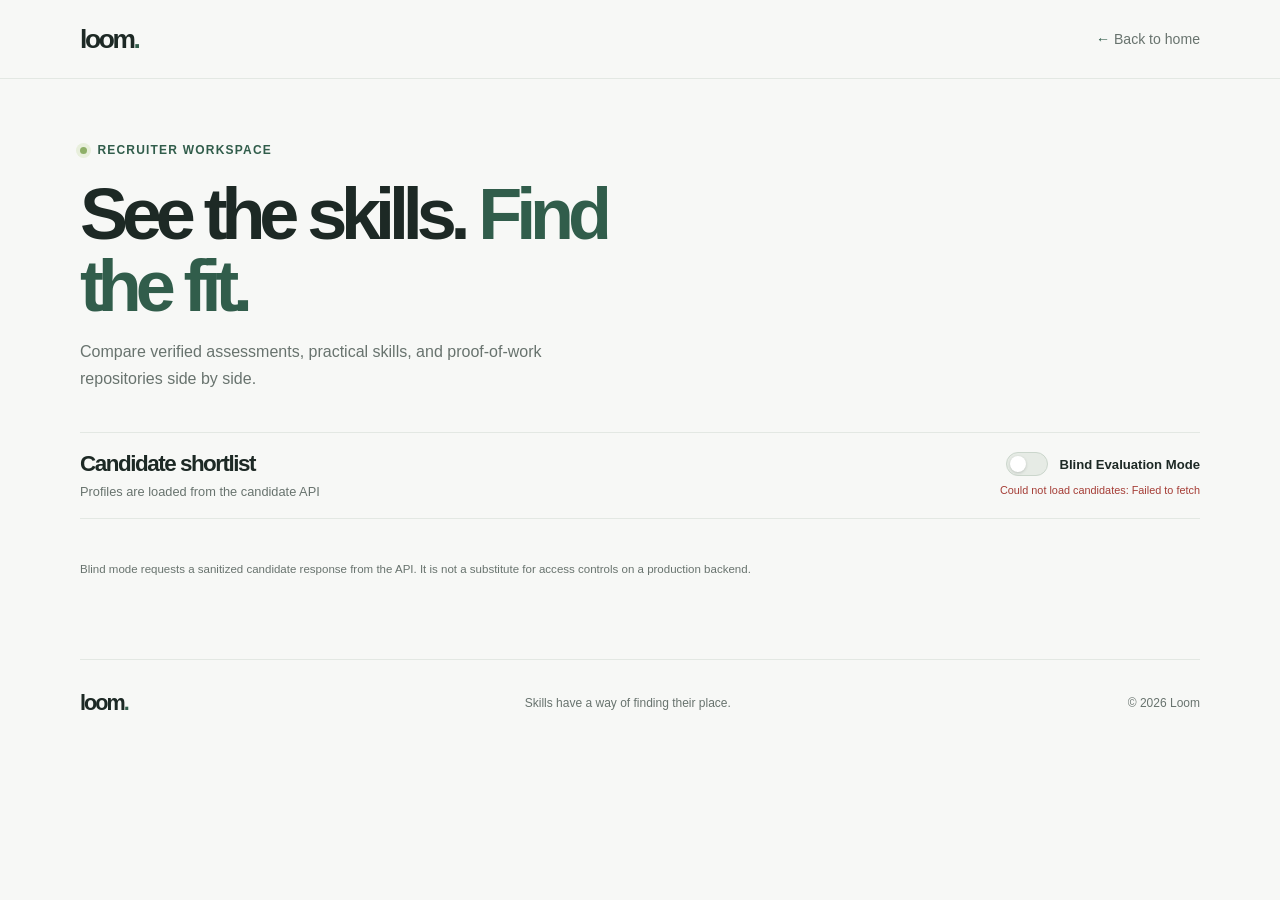
==== recruiter-dash.html @ ce8782f5 "Add Dockerfile and Render Blueprint configuration Co-authored-by: Copilot <223556219+Copilot@users.n" ====
<!DOCTYPE html>
<html lang="en">
<head>
  <meta charset="UTF-8">
  <meta name="viewport" content="width=device-width, initial-scale=1">
  <meta name="theme-color" content="#f7f8f6">
  <meta name="description" content="Review verified technical skills and candidate work with Loom.">
  <title>Recruiter Portal — Loom</title>
  <link rel="stylesheet" href="main.css">
  <script src="api-client.js" defer></script>
  <script src="recruiter.js" defer></script>
</head>
<body>
  <header class="site-header">
    <nav class="nav container" aria-label="Main navigation">
      <a class="wordmark" href="index.html" aria-label="Loom home">loom<span>.</span></a>
      <a class="nav-link" href="index.html"><span aria-hidden="true">←</span> Back to home</a>
    </nav>
  </header>

  <main class="recruiter-page container">
    <section class="recruiter-intro" aria-labelledby="recruiter-title">
      <p class="eyebrow"><span class="status-dot" aria-hidden="true"></span> Recruiter workspace</p>
      <h1 id="recruiter-title">See the skills. <span>Find the fit.</span></h1>
      <p>Compare verified assessments, practical skills, and proof-of-work repositories side by side.</p>
    </section>

    <section class="candidate-toolbar" aria-label="Candidate evaluation controls">
      <div>
        <h2>Candidate shortlist</h2>
        <p>Profiles are loaded from the candidate API</p>
      </div>
      <div class="blind-control">
        <label class="toggle-control" for="blind-evaluation">
          <input id="blind-evaluation" type="checkbox" role="switch" aria-describedby="blind-evaluation-status">
          <span class="toggle-track" aria-hidden="true"><span></span></span>
          <span>Blind Evaluation Mode</span>
        </label>
        <p class="blind-status" id="blind-evaluation-status" role="status" aria-live="polite"></p>
      </div>
    </section>

    <section class="candidate-grid" id="candidate-grid" aria-label="Candidate profiles"></section>

    <p class="demo-disclaimer">
      Blind mode requests a sanitized candidate response from the API. It is not a substitute for access controls
      on a production backend.
    </p>
  </main>

  <footer class="footer container">
    <a class="wordmark" href="index.html" aria-label="Loom home">loom<span>.</span></a>
    <p>Skills have a way of finding their place.</p>
    <span class="copyright">© 2026 Loom</span>
  </footer>
</body>
</html>
---- main.css ----
:root {
  color-scheme: light;
  --color-paper: #f7f8f6;
  --color-white: #ffffff;
  --color-ink: #1d2925;
  --color-muted: #68736e;
  --color-line: #e3e8e3;
  --color-green: #315d4b;
  --color-green-dark: #244837;
  --color-lime: #d7ed9f;
  --font-sans: "Avenir Next", Avenir, "Segoe UI", sans-serif;
  --content-width: 1120px;
}

* {
  box-sizing: border-box;
}

[hidden] {
  display: none !important;
}

html {
  scroll-behavior: smooth;
  scroll-padding-top: 5rem;
}

body {
  margin: 0;
  background: var(--color-paper);
  color: var(--color-ink);
  font-family: var(--font-sans);
  -webkit-font-smoothing: antialiased;
}

a {
  color: inherit;
  text-decoration: none;
}

.container {
  width: min(var(--content-width), calc(100% - 3rem));
  margin-inline: auto;
}

.site-header {
  border-bottom: 1px solid var(--color-line);
  animation: rise-in 650ms ease both;
}

.nav {
  min-height: 78px;
  display: flex;
  align-items: center;
  justify-content: space-between;
}

.wordmark {
  font-size: 1.65rem;
  font-weight: 750;
  letter-spacing: -0.09em;
}

.wordmark span {
  color: var(--color-green);
}

.nav-link {
  color: var(--color-muted);
  font-size: 0.88rem;
  transition: color 180ms ease;
}

.nav-link span {
  margin-left: 0.3rem;
  color: var(--color-green);
}

.nav-link:hover,
.nav-link:focus-visible {
  color: var(--color-ink);
}

.nav-actions {
  display: flex;
  align-items: center;
  gap: 1.4rem;
}

.hero {
  min-height: 620px;
  display: grid;
  grid-template-columns: minmax(0, 1fr) minmax(350px, 0.9fr);
  align-items: center;
  gap: clamp(2.5rem, 7vw, 6rem);
  padding-block: 5rem 6rem;
}

.hero-copy {
  max-width: 570px;
  animation: rise-in 750ms 100ms ease both;
}

.eyebrow {
  display: flex;
  align-items: center;
  gap: 0.65rem;
  margin: 0 0 1.4rem;
  color: var(--color-green);
  font-size: 0.75rem;
  font-weight: 700;
  letter-spacing: 0.1em;
  text-transform: uppercase;
}

.status-dot {
  width: 7px;
  height: 7px;
  border-radius: 50%;
  background: #8eaf68;
  box-shadow: 0 0 0 4px #e8efdc;
}

h1,
h2,
h3,
p {
  margin-top: 0;
}

h1 {
  max-width: 620px;
  margin-bottom: 1.4rem;
  font-size: clamp(3.4rem, 6.4vw, 5.9rem);
  font-weight: 550;
  letter-spacing: -0.085em;
  line-height: 0.99;
}

h1 span,
h2 span {
  color: var(--color-green);
}

.hero-description {
  max-width: 470px;
  margin-bottom: 2rem;
  color: var(--color-muted);
  font-size: 1.05rem;
  line-height: 1.8;
}

.actions {
  display: flex;
  flex-wrap: wrap;
  gap: 0.8rem;
}

.button {
  min-height: 52px;
  display: inline-flex;
  align-items: center;
  justify-content: center;
  gap: 1.5rem;
  padding: 0.85rem 1.2rem;
  border: 1px solid transparent;
  border-radius: 7px;
  font-size: 0.9rem;
  font-weight: 650;
  transition: transform 180ms ease, background-color 180ms ease, border-color 180ms ease;
}

.button:hover {
  transform: translateY(-2px);
}

.button:focus-visible,
.nav-link:focus-visible,
.wordmark:focus-visible {
  outline: 3px solid #91b878;
  outline-offset: 4px;
}

.button-primary {
  background: var(--color-green);
  color: var(--color-white);
}

.button-primary:hover {
  background: var(--color-green-dark);
}

.button-secondary {
  border-color: #d3dcd4;
  background: transparent;
  color: var(--color-ink);
}

.button-secondary:hover {
  border-color: var(--color-green);
  background: var(--color-white);
}

.trust-note {
  margin: 1.3rem 0 0;
  color: var(--color-muted);
  font-size: 0.78rem;
}

.trust-note span {
  margin-right: 0.35rem;
  color: var(--color-green);
}

.hero-art {
  position: relative;
  width: min(100%, 450px);
  aspect-ratio: 1;
  justify-self: center;
  display: grid;
  place-items: center;
  animation: appear 900ms 250ms ease both;
}

.hero-art::before {
  position: absolute;
  width: 72%;
  height: 72%;
  border-radius: 50%;
  background: radial-gradient(circle, #eaf0e4 0%, #edf1e9 48%, transparent 70%);
  content: "";
}

.orbit {
  position: absolute;
  border: 1px solid #d6dfd5;
  border-radius: 50%;
}

.orbit-one {
  width: 54%;
  height: 54%;
  border-color: #b7c8b4;
}

.orbit-two {
  width: 76%;
  height: 76%;
}

.orbit-three {
  width: 98%;
  height: 98%;
  border-style: dashed;
  border-color: #d6dfd5;
}

.center-mark {
  z-index: 1;
  width: 112px;
  height: 112px;
  display: grid;
  place-items: center;
  border: 1px solid #dce5d8;
  border-radius: 30px;
  background: var(--color-white);
  box-shadow: 0 18px 55px #345d4b1c;
  color: var(--color-green);
  font-size: 4rem;
  font-weight: 600;
  letter-spacing: -0.12em;
  transform: rotate(-8deg);
}

.orbit-label {
  position: absolute;
  z-index: 2;
  padding: 0.65rem 0.9rem;
  border: 1px solid var(--color-line);
  border-radius: 99px;
  background: var(--color-white);
  color: var(--color-muted);
  font-size: 0.75rem;
  box-shadow: 0 8px 24px #26352b0b;
}

.label-top {
  top: 17%;
  right: 3%;
}

.label-bottom {
  bottom: 17%;
  left: 3%;
}

.spark {
  position: absolute;
  z-index: 2;
  color: #a4bb78;
}

.spark-one {
  top: 18%;
  left: 19%;
  font-size: 1.6rem;
}

.spark-two {
  right: 16%;
  bottom: 20%;
  font-size: 1.1rem;
}

.how {
  padding-block: 5.5rem 6rem;
  border-top: 1px solid var(--color-line);
  animation: rise-in 700ms ease both;
}

.section-heading {
  max-width: 570px;
  margin-bottom: 2.5rem;
}

.section-heading .eyebrow {
  margin-bottom: 0.9rem;
}

h2 {
  margin-bottom: 0;
  font-size: clamp(2rem, 4vw, 3.2rem);
  font-weight: 550;
  letter-spacing: -0.065em;
  line-height: 1.1;
}

.feature-grid {
  display: grid;
  grid-template-columns: repeat(3, minmax(0, 1fr));
  gap: 1rem;
}

.feature-card {
  min-height: 205px;
  padding: 1.5rem;
  border: 1px solid var(--color-line);
  border-radius: 10px;
  background: #fbfcfa;
  transition: transform 200ms ease, box-shadow 200ms ease;
}

.feature-card:hover {
  transform: translateY(-4px);
  box-shadow: 0 16px 35px #26352b0b;
}

.feature-number {
  display: inline-block;
  margin-bottom: 1.6rem;
  color: #88a177;
  font-size: 0.72rem;
  font-weight: 700;
  letter-spacing: 0.08em;
}

.feature-card h3 {
  margin-bottom: 0.55rem;
  font-size: 1.05rem;
  letter-spacing: -0.025em;
}

.feature-card p {
  margin-bottom: 0;
  color: var(--color-muted);
  font-size: 0.87rem;
  line-height: 1.65;
}

.footer {
  min-height: 88px;
  display: flex;
  align-items: center;
  justify-content: space-between;
  gap: 1rem;
  border-top: 1px solid var(--color-line);
}

.footer .wordmark {
  font-size: 1.35rem;
}

.footer p,
.copyright {
  margin: 0;
  color: var(--color-muted);
  font-size: 0.75rem;
}

@keyframes rise-in {
  from {
    opacity: 0;
    transform: translateY(14px);
  }
  to {
    opacity: 1;
    transform: translateY(0);
  }
}

@keyframes appear {
  from {
    opacity: 0;
    transform: scale(0.96);
  }
  to {
    opacity: 1;
    transform: scale(1);
  }
}

@media (max-width: 760px) {
  .container {
    width: min(var(--content-width), calc(100% - 2rem));
  }

  .hero {
    min-height: auto;
    grid-template-columns: 1fr;
    gap: 2rem;
    padding-block: 4.5rem 4rem;
  }

  .hero-copy {
    max-width: 620px;
  }

  .hero-art {
    width: min(78vw, 360px);
  }

  .feature-grid {
    grid-template-columns: 1fr;
  }

  .feature-card {
    min-height: auto;
  }

  .feature-number {
    margin-bottom: 1rem;
  }
}

@media (max-width: 480px) {
  .nav {
    min-height: 68px;
  }

  h1 {
    font-size: clamp(3rem, 15vw, 4rem);
  }

  .actions {
    align-items: stretch;
    flex-direction: column;
  }

  .button {
    width: 100%;
  }

  .how {
    padding-block: 4rem;
  }

  .footer {
    flex-wrap: wrap;
    padding-block: 1.2rem;
  }

  .footer p {
    order: 1;
    width: 100%;
  }
}

@media (prefers-reduced-motion: reduce) {
  *,
  *::before,
  *::after {
    scroll-behavior: auto !important;
    animation-duration: 0.01ms !important;
    animation-iteration-count: 1 !important;
    transition-duration: 0.01ms !important;
  }
}

.dashboard {
  padding-block: 3.5rem 5rem;
  animation: rise-in 650ms ease both;
}

.profile-header {
  display: flex;
  align-items: center;
  gap: 1.3rem;
  padding: 1.5rem 0 2.5rem;
  border-bottom: 1px solid var(--color-line);
}

.profile-avatar {
  width: 76px;
  height: 76px;
  flex: 0 0 auto;
  display: grid;
  place-items: center;
  border: 1px solid #dce5d8;
  border-radius: 23px;
  background: #eaf0e4;
  color: var(--color-green);
  font-size: 1.4rem;
  font-weight: 700;
  letter-spacing: -0.05em;
}

.profile-copy {
  flex: 1;
}

.profile-copy .eyebrow,
.dashboard-section-heading .eyebrow {
  margin-bottom: 0.65rem;
}

.profile-copy h1 {
  margin: 0 0 0.45rem;
  font-size: clamp(2rem, 4vw, 3rem);
  letter-spacing: -0.07em;
}

.profile-copy > p:last-child {
  margin: 0;
  color: var(--color-muted);
  font-size: 0.9rem;
}

.profile-status,
.section-count {
  padding: 0.55rem 0.75rem;
  border: 1px solid var(--color-line);
  border-radius: 99px;
  background: var(--color-white);
  color: var(--color-muted);
  font-size: 0.74rem;
  white-space: nowrap;
}

.profile-status span {
  margin-right: 0.3rem;
  color: var(--color-green);
}

.dashboard-section {
  padding-block: 2rem;
}

.dashboard-section-heading {
  display: flex;
  align-items: center;
  justify-content: space-between;
  gap: 1rem;
}

.dashboard-section-heading h2 {
  font-size: clamp(1.5rem, 3vw, 2rem);
}

.skill-badges {
  display: grid;
  grid-template-columns: repeat(4, minmax(0, 1fr));
  gap: 0.8rem;
  margin: 1.3rem 0 0;
  padding: 0;
  list-style: none;
}

.skill-badges li {
  min-height: 74px;
  display: flex;
  align-items: center;
  gap: 0.55rem;
  padding: 0.9rem;
  border: 1px solid var(--color-line);
  border-radius: 9px;
  background: var(--color-white);
  font-size: 0.85rem;
  font-weight: 650;
}

.badge-check {
  width: 20px;
  height: 20px;
  flex: 0 0 auto;
  display: grid;
  place-items: center;
  border-radius: 50%;
  background: #eaf0e4;
  color: var(--color-green);
  font-size: 0.7rem;
}

.badge-level {
  margin-left: auto;
  color: var(--color-muted);
  font-size: 0.67rem;
  font-weight: 450;
  white-space: nowrap;
}

.dashboard-grid {
  display: grid;
  grid-template-columns: minmax(0, 1.25fr) minmax(280px, 0.75fr);
  gap: 1rem;
  padding-top: 1rem;
}

.dashboard-card {
  padding: clamp(1.2rem, 3vw, 1.7rem);
  border: 1px solid var(--color-line);
  border-radius: 11px;
  background: var(--color-white);
}

.card-icon {
  width: 34px;
  height: 34px;
  flex: 0 0 auto;
  display: grid;
  place-items: center;
  border-radius: 10px;
  background: #eaf0e4;
  color: var(--color-green);
}

.card-description {
  margin: 0.8rem 0 1.4rem;
  color: var(--color-muted);
  font-size: 0.86rem;
  line-height: 1.6;
}

.proof-form label {
  display: block;
  margin-bottom: 0.5rem;
  font-size: 0.78rem;
  font-weight: 650;
}

.input-row {
  display: flex;
  gap: 0.6rem;
}

.input-row input {
  width: 100%;
  min-width: 0;
  padding: 0.8rem 0.9rem;
  border: 1px solid #d7dfd8;
  border-radius: 7px;
  background: #fbfcfa;
  color: var(--color-ink);
  font: inherit;
  font-size: 0.82rem;
}

.input-row input:focus-visible {
  outline: 3px solid #c7d9bb;
  outline-offset: 1px;
}

.input-row .button {
  min-height: 46px;
  flex: 0 0 auto;
  padding: 0.7rem 0.9rem;
  gap: 0.65rem;
  font-size: 0.78rem;
}

.form-message {
  min-height: 1.1em;
  margin: 0.55rem 0 0;
  color: var(--color-green);
  font-size: 0.75rem;
}

.form-message.is-error {
  color: #a53d36;
}

.repository-list {
  display: grid;
  gap: 0.5rem;
  margin: 0.8rem 0 0;
  padding: 0;
  list-style: none;
}

.repository-list:empty {
  display: none;
}

.repository-list li {
  display: flex;
  align-items: center;
  justify-content: space-between;
  gap: 1rem;
  padding: 0.7rem 0.8rem;
  border: 1px solid var(--color-line);
  border-radius: 7px;
  background: #fbfcfa;
  font-size: 0.8rem;
}

.repository-list a {
  overflow: hidden;
  color: var(--color-green);
  text-overflow: ellipsis;
  white-space: nowrap;
}

.repository-remove {
  flex: 0 0 auto;
  padding: 0.25rem 0.4rem;
  border: 0;
  background: transparent;
  color: var(--color-muted);
  cursor: pointer;
  font: inherit;
  font-size: 0.72rem;
}

.repository-remove:hover {
  color: #a53d36;
}

.upload-zone {
  min-height: 180px;
  display: flex;
  flex-direction: column;
  align-items: center;
  justify-content: center;
  gap: 0.5rem;
  padding: 1.2rem;
  border: 1px dashed #b9c9b8;
  border-radius: 9px;
  background: #fbfcfa;
  color: var(--color-muted);
  cursor: pointer;
  font-size: 0.78rem;
  transition: border-color 180ms ease, background-color 180ms ease, transform 180ms ease;
}

.upload-zone:hover,
.upload-zone.is-dragging {
  transform: translateY(-2px);
  border-color: var(--color-green);
  background: #f0f5eb;
}

.upload-zone:focus-visible {
  outline: 3px solid #c7d9bb;
  outline-offset: 3px;
}

.upload-zone strong {
  color: var(--color-ink);
  font-size: 0.9rem;
}

.upload-icon {
  width: 34px;
  height: 34px;
  display: grid;
  place-items: center;
  border-radius: 10px;
  background: #eaf0e4;
  color: var(--color-green);
  font-size: 1.15rem;
}

.upload-browse {
  color: var(--color-green);
  font-weight: 700;
}

.upload-help {
  margin-top: 0.2rem;
  font-size: 0.7rem;
}

.upload-file-name {
  overflow: hidden;
  margin: 0.65rem 0 0;
  color: var(--color-ink);
  font-size: 0.75rem;
  text-overflow: ellipsis;
  white-space: nowrap;
}

@media (max-width: 760px) {
  .dashboard-grid {
    grid-template-columns: 1fr;
  }

  .nav-actions {
    gap: 0.8rem;
  }

  .skill-badges {
    grid-template-columns: repeat(2, minmax(0, 1fr));
  }
}

@media (max-width: 520px) {
  .dashboard {
    padding-block: 2rem 3.5rem;
  }

  .profile-header {
    align-items: flex-start;
    flex-wrap: wrap;
    gap: 1rem;
  }

  .profile-avatar {
    width: 58px;
    height: 58px;
    border-radius: 18px;
  }

  .profile-copy {
    flex-basis: calc(100% - 75px);
  }

  .profile-status {
    margin-left: 74px;
  }

  .skill-badges {
    grid-template-columns: 1fr;
  }

  .nav-actions {
    align-items: flex-end;
    flex-direction: column;
    gap: 0.35rem;
  }

  .input-row {
    align-items: stretch;
    flex-direction: column;
  }
}

.assessment-page {
  max-width: 850px;
  padding-block: 4rem 5rem;
  animation: rise-in 650ms ease both;
}

.assessment-intro {
  max-width: 650px;
  margin-bottom: 2rem;
}

.assessment-intro h1 {
  margin-bottom: 1rem;
  font-size: clamp(2.8rem, 6vw, 4.5rem);
}

.assessment-intro > p:last-child {
  max-width: 520px;
  margin: 0;
  color: var(--color-muted);
  line-height: 1.7;
}

.assessment-card {
  padding: clamp(1.2rem, 4vw, 2rem);
  border: 1px solid var(--color-line);
  border-radius: 12px;
  background: var(--color-white);
}

.assessment-toolbar {
  display: flex;
  align-items: center;
  justify-content: space-between;
  gap: 1rem;
  padding-bottom: 1rem;
  border-bottom: 1px solid var(--color-line);
}

.assessment-toolbar > div {
  display: grid;
  gap: 0.2rem;
}

.toolbar-label,
.question-count {
  color: var(--color-muted);
  font-size: 0.75rem;
}

.timer-display {
  color: var(--color-ink);
  font-variant-numeric: tabular-nums;
  font-size: 1.75rem;
  font-weight: 700;
  letter-spacing: -0.05em;
}

.timer-display.is-urgent {
  color: #a53d36;
}

.assessment-notice {
  margin: 1rem 0;
  color: var(--color-muted);
  font-size: 0.82rem;
  line-height: 1.6;
}

.question-list {
  display: grid;
  gap: 0.9rem;
}

.quiz-question {
  min-width: 0;
  margin: 0;
  padding: 1rem;
  border: 1px solid var(--color-line);
  border-radius: 9px;
}

.quiz-question:disabled {
  opacity: 0.85;
}

.quiz-question legend {
  max-width: 100%;
  padding: 0 0.4rem;
  font-size: 0.9rem;
  font-weight: 650;
  line-height: 1.5;
}

.quiz-option {
  display: flex;
  align-items: flex-start;
  gap: 0.65rem;
  padding: 0.65rem 0.5rem;
  border-radius: 6px;
  color: var(--color-muted);
  cursor: pointer;
  font-size: 0.82rem;
  line-height: 1.5;
}

.quiz-option:hover {
  background: #f5f7f3;
  color: var(--color-ink);
}

.quiz-option input {
  flex: 0 0 auto;
  margin: 0.2rem 0 0;
  accent-color: var(--color-green);
}

.assessment-actions {
  display: flex;
  justify-content: flex-end;
  gap: 0.7rem;
  margin-top: 1.2rem;
}

.assessment-actions .button {
  min-height: 46px;
  gap: 0.75rem;
  font-size: 0.82rem;
}

.assessment-actions .button:disabled {
  cursor: not-allowed;
  opacity: 0.55;
  transform: none;
}

.assessment-result {
  margin-top: 1.4rem;
  padding: 1.25rem;
  border: 1px solid var(--color-line);
  border-radius: 9px;
}

.assessment-result.is-pass {
  border-color: #b7c8b4;
  background: #f2f7ed;
}

.assessment-result.is-fail {
  background: #fbfcfa;
}

.assessment-result h2 {
  margin-bottom: 0.6rem;
  font-size: 1.45rem;
}

.assessment-result p {
  margin: 0.45rem 0 0;
  color: var(--color-muted);
  font-size: 0.85rem;
  line-height: 1.6;
}

.assessment-result .result-score {
  color: var(--color-green);
  font-size: 1.15rem;
  font-weight: 700;
}

.assessment-result .earned-badge {
  color: var(--color-green-dark);
  font-weight: 700;
}

.assessment-result .storage-warning {
  color: #a53d36;
}

.result-link {
  display: inline-flex;
  margin-top: 1rem;
  color: var(--color-green);
  font-size: 0.82rem;
  font-weight: 700;
}

.result-link:hover {
  text-decoration: underline;
}

.assessment-disclaimer {
  margin: 1rem 0 0;
  color: var(--color-muted);
  font-size: 0.72rem;
  line-height: 1.5;
}

@media (max-width: 520px) {
  .assessment-page {
    padding-block: 2.5rem 3.5rem;
  }

  .assessment-toolbar {
    align-items: flex-start;
    flex-direction: column;
  }

  .assessment-actions {
    flex-direction: column;
  }

  .assessment-actions .button {
    width: 100%;
  }
}

.recruiter-page {
  padding-block: 4rem 5rem;
  animation: rise-in 650ms ease both;
}

.recruiter-intro {
  max-width: 650px;
  margin-bottom: 2.5rem;
}

.recruiter-intro h1 {
  margin-bottom: 1rem;
  font-size: clamp(2.8rem, 6vw, 4.5rem);
}

.recruiter-intro > p:last-child {
  max-width: 520px;
  margin: 0;
  color: var(--color-muted);
  line-height: 1.7;
}

.candidate-toolbar {
  display: flex;
  align-items: flex-start;
  justify-content: space-between;
  gap: 2rem;
  margin-bottom: 1.2rem;
  padding: 1.2rem 0;
  border-top: 1px solid var(--color-line);
  border-bottom: 1px solid var(--color-line);
}

.candidate-toolbar h2 {
  margin: 0 0 0.4rem;
  font-size: 1.4rem;
}

.candidate-toolbar p {
  margin: 0;
  color: var(--color-muted);
  font-size: 0.8rem;
}

.blind-control {
  min-width: 270px;
  display: grid;
  justify-items: end;
  gap: 0.45rem;
}

.toggle-control {
  position: relative;
  display: inline-flex;
  align-items: center;
  gap: 0.7rem;
  color: var(--color-ink);
  cursor: pointer;
  font-size: 0.82rem;
  font-weight: 650;
}

.toggle-control input {
  position: absolute;
  z-index: 1;
  top: 50%;
  left: 0;
  width: 42px;
  height: 24px;
  margin: 0;
  transform: translateY(-50%);
  opacity: 0;
  cursor: pointer;
}

.toggle-track {
  width: 42px;
  height: 24px;
  display: inline-flex;
  align-items: center;
  padding: 3px;
  border: 1px solid #cbd6cc;
  border-radius: 99px;
  background: #e6ebe5;
  pointer-events: none;
  transition: background-color 180ms ease, border-color 180ms ease;
}

.toggle-track span {
  width: 16px;
  height: 16px;
  border-radius: 50%;
  background: var(--color-white);
  box-shadow: 0 1px 3px #1d292533;
  transition: transform 180ms ease;
}

.toggle-control input:checked + .toggle-track {
  border-color: var(--color-green);
  background: var(--color-green);
}

.toggle-control input:checked + .toggle-track span {
  transform: translateX(18px);
}

.toggle-control input:focus-visible + .toggle-track {
  outline: 3px solid #c7d9bb;
  outline-offset: 3px;
}

.blind-status {
  min-height: 1em;
  text-align: right;
  font-size: 0.68rem !important;
}

.candidate-grid {
  display: grid;
  grid-template-columns: repeat(2, minmax(0, 1fr));
  align-items: start;
  gap: 1rem;
}

.candidate-card {
  min-width: 0;
  padding: 1.2rem;
  border: 1px solid var(--color-line);
  border-radius: 10px;
  background: var(--color-white);
  box-shadow: 0 8px 26px #26352b06;
  animation: rise-in 350ms ease both;
}

.candidate-header {
  min-width: 0;
  display: flex;
  align-items: center;
  gap: 0.85rem;
  padding-bottom: 1rem;
  border-bottom: 1px solid var(--color-line);
}

.candidate-photo,
.anonymous-avatar {
  width: 56px;
  height: 56px;
  flex: 0 0 auto;
  border: 1px solid var(--color-line);
  border-radius: 17px;
  object-fit: cover;
}

.anonymous-avatar {
  display: grid;
  place-items: center;
  background: #eaf0e4;
  color: var(--color-green);
  font-size: 1.2rem;
  font-weight: 700;
}

.candidate-identity {
  min-width: 0;
}

.candidate-overline {
  display: block;
  margin-bottom: 0.2rem;
  color: var(--color-green);
  font-size: 0.65rem;
  font-weight: 700;
  letter-spacing: 0.08em;
  text-transform: uppercase;
}

.candidate-name {
  overflow: hidden;
  margin: 0;
  font-size: 1.15rem;
  letter-spacing: -0.035em;
  text-overflow: ellipsis;
  white-space: nowrap;
}

.candidate-email,
.candidate-bio {
  margin: 0.3rem 0 0;
  color: var(--color-muted);
  font-size: 0.75rem;
  line-height: 1.5;
}

.candidate-bio {
  padding-top: 0.8rem;
}

.candidate-empty {
  grid-column: 1 / -1;
  margin: 0;
  padding: 1rem;
  color: var(--color-muted);
  font-size: 0.85rem;
}

.blind-status.is-error {
  color: #a53d36;
}

.candidate-gender {
  margin: 0.25rem 0 0;
  color: var(--color-muted);
  font-size: 0.72rem;
}

.candidate-section {
  padding-top: 1rem;
}

.candidate-section-title {
  margin: 0 0 0.6rem;
  color: var(--color-muted);
  font-size: 0.68rem;
  font-weight: 700;
  letter-spacing: 0.08em;
  text-transform: uppercase;
}

.assessment-scores,
.stats-list {
  display: grid;
  gap: 0.45rem;
  margin: 0;
  padding: 0;
  list-style: none;
}

.assessment-score {
  display: grid;
  grid-template-columns: minmax(0, 1fr) auto auto;
  align-items: center;
  gap: 0.7rem;
  color: var(--color-ink);
  font-size: 0.78rem;
}

.score-value {
  color: var(--color-green);
  font-size: 0.95rem;
  font-variant-numeric: tabular-nums;
}

.verified-mark {
  color: var(--color-green);
  font-size: 0.67rem;
  white-space: nowrap;
}

.tech-list {
  display: flex;
  flex-wrap: wrap;
  gap: 0.4rem;
  margin: 0;
  padding: 0;
  list-style: none;
}

.tech-chip {
  padding: 0.35rem 0.55rem;
  border: 1px solid #e0e8dd;
  border-radius: 99px;
  background: #f5f8f2;
  color: #3a5b47;
  font-size: 0.68rem;
}

.stats-list {
  grid-template-columns: repeat(3, minmax(0, 1fr));
  padding: 0.75rem;
  border: 1px solid var(--color-line);
  border-radius: 7px;
  background: #fbfcfa;
}

.stat-item {
  display: grid;
  gap: 0.15rem;
}

.stat-item strong {
  font-size: 0.9rem;
  font-variant-numeric: tabular-nums;
}

.stat-item span {
  color: var(--color-muted);
  font-size: 0.64rem;
}

.code-snippet {
  max-height: 150px;
  overflow: auto;
  margin: 0;
  padding: 0.8rem;
  border-radius: 7px;
  background: #f1f4ef;
  color: #294438;
  font-size: 0.7rem;
  line-height: 1.6;
  white-space: pre-wrap;
  overflow-wrap: anywhere;
}

.demo-disclaimer {
  max-width: 700px;
  margin: 1.4rem 0 0;
  color: var(--color-muted);
  font-size: 0.72rem;
  line-height: 1.6;
}

@media (max-width: 760px) {
  .candidate-grid {
    grid-template-columns: 1fr;
  }

  .candidate-toolbar {
    flex-direction: column;
    gap: 1rem;
  }

  .blind-control {
    min-width: 0;
    justify-items: start;
  }

  .blind-status {
    text-align: left;
  }
}

@media (max-width: 520px) {
  .recruiter-page {
    padding-block: 2.5rem 3.5rem;
  }

  .candidate-card {
    padding: 1rem;
  }

  .assessment-score {
    grid-template-columns: minmax(0, 1fr) auto;
    gap: 0.35rem 0.55rem;
  }

  .assessment-score .verified-mark {
    grid-column: 1 / -1;
  }
}

.ats-card {
  margin-top: 1.2rem;
}

.ats-form {
  display: grid;
  gap: 0.55rem;
}

.ats-form label {
  font-size: 0.8rem;
  font-weight: 650;
}

.ats-form textarea {
  width: 100%;
  min-height: 170px;
  resize: vertical;
  padding: 0.85rem 0.95rem;
  border: 1px solid #d7dfd8;
  border-radius: 7px;
  background: #fbfcfa;
  color: var(--color-ink);
  font: inherit;
  font-size: 0.85rem;
  line-height: 1.6;
}

.ats-form textarea:focus-visible {
  outline: 3px solid #c7d9bb;
  outline-offset: 1px;
}

.ats-form-footer {
  display: flex;
  align-items: center;
  justify-content: space-between;
  gap: 1rem;
}

.ats-form-footer .form-message {
  margin: 0;
}

.ats-form-footer .button {
  min-height: 46px;
  flex: 0 0 auto;
  padding: 0.7rem 0.9rem;
  gap: 0.65rem;
  font-size: 0.78rem;
}

.ats-results {
  margin-top: 2rem;
  padding-top: 1.5rem;
  border-top: 1px solid var(--color-line);
}

.ats-results > .dashboard-section-heading h2 {
  font-size: 1.35rem;
}

.skill-gap-chart {
  margin-top: 1rem;
}

.chart-placeholder {
  margin: 0;
  padding: 1rem;
  border: 1px dashed #d3dcd4;
  border-radius: 8px;
  color: var(--color-muted);
  font-size: 0.82rem;
  line-height: 1.6;
}

.chart-content {
  display: grid;
  grid-template-columns: repeat(2, minmax(0, 1fr));
  gap: 1rem;
}

.ats-summary {
  padding: 1rem;
  border: 1px solid var(--color-line);
  border-radius: 8px;
  background: #fbfcfa;
}

.ats-summary {
  grid-column: 1 / -1;
  display: grid;
  grid-template-columns: auto 1fr;
  align-items: center;
  column-gap: 1rem;
}

.ats-score {
  grid-row: span 2;
  color: var(--color-green);
  font-size: 2.2rem;
  letter-spacing: -0.07em;
}

.ats-summary p {
  margin: 0;
  color: var(--color-muted);
  font-size: 0.8rem;
}

.chart-panels {
  grid-column: 1 / -1;
  display: grid;
  grid-template-columns: minmax(0, 0.8fr) minmax(0, 1.2fr);
  gap: 1rem;
}

.chart-panel {
  min-width: 0;
  margin: 0;
  padding: 1rem;
  border: 1px solid var(--color-line);
  border-radius: 8px;
  background: #fbfcfa;
}

.chart-panel figcaption {
  margin-bottom: 0.8rem;
  color: var(--color-ink);
  font-size: 0.85rem;
  font-weight: 650;
}

.score-chart-container {
  position: relative;
  width: min(100%, 300px);
  height: 280px;
  margin: 0 auto;
}

.skills-chart-container {
  position: relative;
  min-height: 260px;
}

.feedback-heading {
  margin: 0;
  font-size: 0.85rem;
}

.feedback-heading {
  grid-column: 1 / -1;
  margin-top: 0.4rem;
}

.ats-feedback {
  grid-column: 1 / -1;
  margin: -0.6rem 0 0;
  padding-left: 0;
  color: var(--color-muted);
  font-size: 0.8rem;
  line-height: 1.5;
}

.ats-disclaimer {
  grid-column: 1 / -1;
  margin: -0.6rem 0 0;
  color: var(--color-muted);
  font-size: 0.72rem;
  line-height: 1.5;
}

.feedback-json {
  margin-top: 1rem;
  border-top: 1px solid var(--color-line);
  color: var(--color-muted);
  font-size: 0.8rem;
}

.feedback-json summary {
  padding-top: 0.9rem;
  cursor: pointer;
  font-weight: 650;
}

.feedback-json pre {
  max-height: 320px;
  overflow: auto;
  margin: 0.8rem 0 0;
  padding: 1rem;
  border-radius: 8px;
  background: #f1f4ef;
  color: var(--color-ink);
  font-size: 0.72rem;
  line-height: 1.6;
  white-space: pre-wrap;
  overflow-wrap: anywhere;
}

@media (max-width: 600px) {
  .chart-content {
    grid-template-columns: 1fr;
  }

  .chart-panels {
    grid-template-columns: 1fr;
  }

  .ats-summary {
    grid-column: auto;
  }

  .feedback-heading,
  .ats-feedback,
  .ats-disclaimer {
    grid-column: auto;
  }

  .ats-form-footer {
    align-items: stretch;
    flex-direction: column;
  }

  .ats-form-footer .button {
    width: 100%;
  }
}
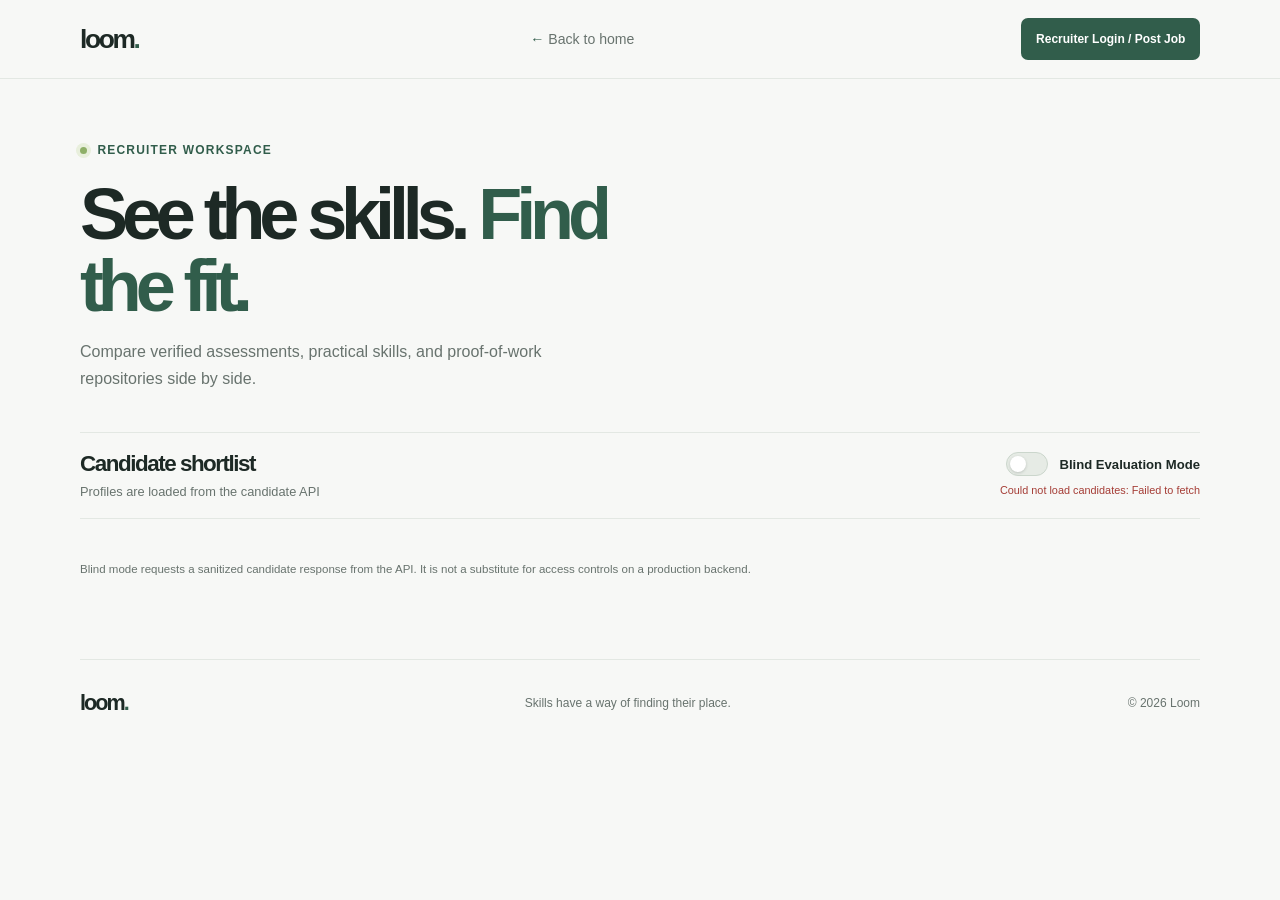
==== commit 2313ce61: "Add recruiter outreach and invite dashboards Co-authored-by: Copilot <223556219+Copilot@users.norepl" ====
--- a/recruiter-dash.html
+++ b/recruiter-dash.html
@@ -15,6 +15,11 @@
     <nav class="nav container" aria-label="Main navigation">
       <a class="wordmark" href="index.html" aria-label="Loom home">loom<span>.</span></a>
       <a class="nav-link" href="index.html"><span aria-hidden="true">←</span> Back to home</a>
+      <div class="recruiter-auth-area" id="recruiter-auth-area" aria-live="polite">
+        <button class="button button-primary" id="recruiter-auth-open" type="button">
+          Recruiter Login / Post Job
+        </button>
+      </div>
     </nav>
   </header>
 
@@ -48,6 +53,80 @@
     </p>
   </main>
 
+  <dialog class="auth-dialog recruiter-dialog" id="recruiter-auth-dialog" aria-labelledby="recruiter-auth-title">
+    <div class="auth-card">
+      <button class="auth-close" id="recruiter-auth-close" type="button" aria-label="Close recruiter sign in dialog">×</button>
+      <p class="eyebrow"><span class="status-dot" aria-hidden="true"></span> Recruiter workspace</p>
+      <h2 id="recruiter-auth-title">Welcome to Loom</h2>
+      <p class="auth-description">Set up your recruiter profile and connect with promising candidates.</p>
+      <div class="auth-tabs" role="tablist" aria-label="Recruiter account options">
+        <button class="auth-tab is-active" id="recruiter-signup-tab" type="button" role="tab" aria-selected="true" aria-controls="recruiter-signup-panel">Sign Up</button>
+        <button class="auth-tab" id="recruiter-signin-tab" type="button" role="tab" aria-selected="false" aria-controls="recruiter-signin-panel" tabindex="-1">Sign In</button>
+      </div>
+      <form class="auth-form" id="recruiter-signup-panel" role="tabpanel" aria-labelledby="recruiter-signup-tab">
+        <div class="auth-fields">
+          <label class="auth-field" for="recruiter-signup-name">Full Name
+            <input id="recruiter-signup-name" name="name" type="text" autocomplete="name" maxlength="120" placeholder="Jane Doe" required>
+          </label>
+          <label class="auth-field" for="recruiter-signup-email">Work Email
+            <input id="recruiter-signup-email" name="work_email" type="email" autocomplete="email" maxlength="254" placeholder="jane@company.com" required>
+          </label>
+          <label class="auth-field" for="recruiter-signup-password">Password
+            <input id="recruiter-signup-password" name="password" type="password" autocomplete="new-password" minlength="8" maxlength="128" placeholder="At least 8 characters" required>
+          </label>
+          <label class="auth-field" for="recruiter-signup-company">Company Name
+            <input id="recruiter-signup-company" name="company_name" type="text" autocomplete="organization" maxlength="160" placeholder="TechCorp" required>
+          </label>
+          <label class="auth-field" for="recruiter-signup-designation">Designation
+            <input id="recruiter-signup-designation" name="designation" type="text" autocomplete="organization-title" maxlength="120" placeholder="Talent Partner" required>
+          </label>
+          <label class="auth-field" for="recruiter-signup-website">Company Website URL <span class="field-optional">(optional)</span>
+            <input id="recruiter-signup-website" name="company_website_url" type="url" autocomplete="url" maxlength="2048" placeholder="https://techcorp.com">
+          </label>
+        </div>
+        <p class="auth-message" id="recruiter-signup-message" role="status" aria-live="polite"></p>
+        <button class="button button-primary auth-submit" type="submit">Create recruiter profile <span aria-hidden="true">↗</span></button>
+      </form>
+      <form class="auth-form" id="recruiter-signin-panel" role="tabpanel" aria-labelledby="recruiter-signin-tab" hidden>
+        <div class="auth-fields auth-fields-single">
+          <label class="auth-field" for="recruiter-signin-email">Work Email
+            <input id="recruiter-signin-email" name="work_email" type="email" autocomplete="email" maxlength="254" placeholder="jane@company.com" required>
+          </label>
+          <label class="auth-field" for="recruiter-signin-password">Password
+            <input id="recruiter-signin-password" name="password" type="password" autocomplete="current-password" maxlength="128" required>
+          </label>
+        </div>
+        <p class="auth-message" id="recruiter-signin-message" role="status" aria-live="polite"></p>
+        <button class="button button-primary auth-submit" type="submit">Sign in <span aria-hidden="true">↗</span></button>
+      </form>
+    </div>
+  </dialog>
+
+  <dialog class="auth-dialog invite-dialog" id="invite-dialog" aria-labelledby="invite-dialog-title">
+    <div class="auth-card">
+      <button class="auth-close" id="invite-close" type="button" aria-label="Close interview request dialog">×</button>
+      <p class="eyebrow"><span class="status-dot" aria-hidden="true"></span> Candidate outreach</p>
+      <h2 id="invite-dialog-title">Send Interview Request</h2>
+      <p class="auth-description">Share the role and a personal message with this candidate.</p>
+      <form class="auth-form" id="invite-form">
+        <div class="auth-fields auth-fields-single">
+          <label class="auth-field" for="invite-job-title">Job Title
+            <input id="invite-job-title" name="job_title" type="text" maxlength="200" placeholder="Full-Stack Engineer" required>
+          </label>
+          <label class="auth-field" for="invite-message">Outreach Message / Offer Details
+            <textarea id="invite-message" name="message" rows="6" maxlength="4000" placeholder="Tell the candidate why you are reaching out..." required></textarea>
+          </label>
+        </div>
+        <p class="auth-message" id="invite-message-status" role="status" aria-live="polite"></p>
+        <div class="invite-form-actions">
+          <button class="button button-secondary" id="invite-cancel" type="button">Cancel</button>
+          <button class="button button-primary auth-submit" type="submit">Send interview request <span aria-hidden="true">↗</span></button>
+        </div>
+      </form>
+    </div>
+  </dialog>
+  <p class="recruiter-toast" id="recruiter-toast" role="status" aria-live="polite" hidden></p>
+
   <footer class="footer container">
     <a class="wordmark" href="index.html" aria-label="Loom home">loom<span>.</span></a>
     <p>Skills have a way of finding their place.</p>
--- a/main.css
+++ b/main.css
@@ -1667,3 +1667,536 @@
     width: 100%;
   }
 }
+
+.profile-actions {
+  display: grid;
+  justify-items: end;
+  gap: 0.6rem;
+}
+
+.profile-header.is-authenticated {
+  margin-bottom: 2rem;
+  padding: 1.25rem 1.5rem;
+  border: 1px solid rgba(49, 93, 75, 0.14);
+  border-radius: 18px;
+  background: linear-gradient(120deg, rgba(255, 255, 255, 0.92), rgba(234, 240, 228, 0.68));
+  box-shadow: 0 12px 32px rgba(37, 61, 46, 0.07);
+}
+
+.profile-actions .button {
+  min-height: 42px;
+  padding: 0.65rem 0.9rem;
+  font-size: 0.78rem;
+}
+
+.profile-copy #student-email {
+  margin: 0.3rem 0 0;
+  color: var(--color-green);
+  font-size: 0.88rem;
+  font-weight: 600;
+}
+
+.profile-copy #student-welcome {
+  margin: 0;
+  color: var(--color-muted);
+  font-size: 0.9rem;
+}
+
+.profile-actions .profile-status {
+  margin: 0;
+}
+
+.auth-dialog {
+  width: min(620px, calc(100% - 2rem));
+  max-width: none;
+  max-height: min(90vh, 850px);
+  overflow: visible;
+  padding: 0;
+  border: 0;
+  border-radius: 22px;
+  background: transparent;
+  color: var(--color-ink);
+}
+
+.auth-dialog::backdrop {
+  background: rgba(25, 39, 32, 0.42);
+  backdrop-filter: blur(7px);
+}
+
+.auth-card {
+  position: relative;
+  max-height: min(90vh, 850px);
+  overflow: auto;
+  padding: clamp(1.5rem, 5vw, 2.5rem);
+  border: 1px solid rgba(255, 255, 255, 0.75);
+  border-radius: 22px;
+  background: rgba(255, 255, 255, 0.88);
+  box-shadow: 0 28px 90px rgba(24, 43, 33, 0.24);
+  backdrop-filter: blur(24px);
+  animation: rise-in 240ms ease both;
+}
+
+.auth-close {
+  position: absolute;
+  top: 1rem;
+  right: 1rem;
+  width: 38px;
+  height: 38px;
+  border: 1px solid var(--color-line);
+  border-radius: 50%;
+  background: rgba(255, 255, 255, 0.72);
+  color: var(--color-muted);
+  font: inherit;
+  font-size: 1.4rem;
+  line-height: 1;
+  cursor: pointer;
+}
+
+.auth-close:hover,
+.auth-close:focus-visible {
+  border-color: var(--color-green);
+  color: var(--color-green);
+}
+
+.auth-card .eyebrow {
+  margin-bottom: 0.8rem;
+}
+
+.auth-card h2 {
+  margin: 0;
+  font-size: clamp(1.8rem, 5vw, 2.3rem);
+  letter-spacing: -0.07em;
+}
+
+.auth-description {
+  margin: 0.5rem 2rem 1.4rem 0;
+  color: var(--color-muted);
+  font-size: 0.87rem;
+  line-height: 1.6;
+}
+
+.auth-tabs {
+  display: grid;
+  grid-template-columns: repeat(2, 1fr);
+  gap: 0.3rem;
+  margin-bottom: 1.2rem;
+  padding: 0.3rem;
+  border: 1px solid rgba(49, 93, 75, 0.1);
+  border-radius: 11px;
+  background: rgba(234, 240, 228, 0.65);
+}
+
+.auth-tab {
+  min-height: 42px;
+  border: 0;
+  border-radius: 8px;
+  background: transparent;
+  color: var(--color-muted);
+  font: inherit;
+  font-size: 0.84rem;
+  font-weight: 650;
+  cursor: pointer;
+  transition: background-color 180ms ease, color 180ms ease, box-shadow 180ms ease;
+}
+
+.auth-tab.is-active {
+  background: rgba(255, 255, 255, 0.96);
+  color: var(--color-green-dark);
+  box-shadow: 0 2px 10px rgba(38, 63, 48, 0.1);
+}
+
+.auth-tab:focus-visible,
+.auth-submit:focus-visible {
+  outline: 3px solid #91b878;
+  outline-offset: 3px;
+}
+
+.auth-fields {
+  display: grid;
+  grid-template-columns: repeat(2, minmax(0, 1fr));
+  gap: 0.85rem 1rem;
+}
+
+.auth-fields-single {
+  grid-template-columns: 1fr;
+}
+
+.auth-field {
+  display: grid;
+  gap: 0.4rem;
+  color: var(--color-ink);
+  font-size: 0.75rem;
+  font-weight: 650;
+}
+
+.auth-field input {
+  width: 100%;
+  min-width: 0;
+  min-height: 45px;
+  padding: 0.7rem 0.8rem;
+  border: 1px solid #d7dfd8;
+  border-radius: 8px;
+  background: rgba(255, 255, 255, 0.8);
+  color: var(--color-ink);
+  font: inherit;
+  font-size: 0.8rem;
+  font-weight: 450;
+  transition: border-color 160ms ease, box-shadow 160ms ease;
+}
+
+.auth-field input::placeholder {
+  color: #98a29c;
+}
+
+.auth-field input:focus-visible {
+  border-color: #7a9e85;
+  outline: 0;
+  box-shadow: 0 0 0 3px rgba(110, 150, 119, 0.2);
+}
+
+.auth-field input:user-invalid {
+  border-color: #c76b62;
+  box-shadow: 0 0 0 2px rgba(199, 107, 98, 0.12);
+}
+
+.auth-message {
+  min-height: 1.1em;
+  margin: 0.7rem 0 0.35rem;
+  color: var(--color-green);
+  font-size: 0.75rem;
+  line-height: 1.5;
+}
+
+.auth-message.is-error {
+  color: #a53d36;
+}
+
+.auth-submit {
+  width: 100%;
+  min-height: 48px;
+  margin-top: 0.45rem;
+}
+
+@media (max-width: 520px) {
+  .profile-actions {
+    width: 100%;
+    grid-template-columns: 1fr 1fr;
+    justify-items: stretch;
+    margin-left: 74px;
+  }
+
+  .profile-actions .profile-status {
+    grid-column: 1 / -1;
+    justify-self: start;
+  }
+
+  .auth-fields {
+    grid-template-columns: 1fr;
+  }
+
+  .auth-card {
+    padding: 1.4rem 1.2rem;
+  }
+}
+
+.recruiter-auth-area {
+  display: flex;
+  align-items: center;
+  gap: 0.65rem;
+}
+
+.recruiter-auth-badge {
+  max-width: 22rem;
+  overflow: hidden;
+  padding: 0.65rem 0.85rem;
+  border: 1px solid rgba(49, 93, 75, 0.18);
+  border-radius: 99px;
+  background: rgba(255, 255, 255, 0.82);
+  color: var(--color-green-dark);
+  font-size: 0.75rem;
+  font-weight: 700;
+  text-overflow: ellipsis;
+  white-space: nowrap;
+}
+
+.recruiter-auth-area .button {
+  min-height: 42px;
+  padding: 0.65rem 0.85rem;
+  font-size: 0.75rem;
+  white-space: nowrap;
+}
+
+.recruiter-dialog {
+  width: min(720px, calc(100% - 2rem));
+}
+
+.invite-dialog {
+  width: min(580px, calc(100% - 2rem));
+}
+
+.auth-field textarea {
+  width: 100%;
+  min-width: 0;
+  min-height: 145px;
+  padding: 0.7rem 0.8rem;
+  border: 1px solid #d7dfd8;
+  border-radius: 8px;
+  background: rgba(255, 255, 255, 0.8);
+  color: var(--color-ink);
+  font: inherit;
+  font-size: 0.8rem;
+  font-weight: 450;
+  line-height: 1.55;
+  resize: vertical;
+}
+
+.auth-field textarea:focus-visible {
+  border-color: #7a9e85;
+  outline: 0;
+  box-shadow: 0 0 0 3px rgba(110, 150, 119, 0.2);
+}
+
+.auth-field textarea:user-invalid {
+  border-color: #c76b62;
+  box-shadow: 0 0 0 2px rgba(199, 107, 98, 0.12);
+}
+
+.field-optional {
+  color: var(--color-muted);
+  font-size: 0.68rem;
+  font-weight: 450;
+}
+
+.invite-form-actions {
+  display: flex;
+  justify-content: flex-end;
+  gap: 0.65rem;
+}
+
+.invite-form-actions .auth-submit {
+  width: auto;
+  margin-top: 0;
+}
+
+.recruiter-toast {
+  position: fixed;
+  z-index: 20;
+  right: max(1rem, calc((100vw - 1180px) / 2));
+  bottom: 1rem;
+  max-width: min(420px, calc(100vw - 2rem));
+  margin: 0;
+  padding: 0.9rem 1.1rem;
+  border: 1px solid #c9dbc1;
+  border-radius: 11px;
+  background: rgba(255, 255, 255, 0.96);
+  box-shadow: 0 12px 36px rgba(24, 43, 33, 0.16);
+  color: var(--color-green-dark);
+  font-size: 0.82rem;
+  line-height: 1.5;
+}
+
+.recruiter-toast.is-error {
+  border-color: #e4b7b2;
+  color: #a53d36;
+}
+
+.recruiter-toast[hidden] {
+  display: none;
+}
+
+.candidate-card-actions {
+  margin-top: 1rem;
+  padding-top: 0.9rem;
+  border-top: 1px solid var(--color-line);
+}
+
+.invite-button {
+  width: 100%;
+  min-height: 44px;
+  gap: 0.5rem;
+  font-size: 0.78rem;
+}
+
+.invite-button:disabled,
+.invite-form-actions .button:disabled {
+  cursor: wait;
+  opacity: 0.65;
+  transform: none;
+}
+
+.invitation-section {
+  padding: 1.4rem;
+  border: 1px solid var(--color-line);
+  border-radius: 14px;
+  background: linear-gradient(140deg, rgba(255, 255, 255, 0.95), rgba(242, 247, 237, 0.72));
+}
+
+.invitation-section .dashboard-section-heading {
+  margin-bottom: 1rem;
+}
+
+.invitation-section .dashboard-section-heading h2 {
+  font-size: clamp(1.7rem, 3.5vw, 2.45rem);
+}
+
+.incoming-invitations {
+  display: grid;
+  grid-template-columns: repeat(2, minmax(0, 1fr));
+  gap: 0.9rem;
+}
+
+.incoming-invitations[aria-busy="true"] {
+  opacity: 0.65;
+}
+
+.invitation-card {
+  min-width: 0;
+  padding: 1.15rem;
+  border: 1px solid var(--color-line);
+  border-radius: 11px;
+  background: rgba(255, 255, 255, 0.92);
+  box-shadow: 0 8px 26px rgba(38, 53, 43, 0.05);
+}
+
+.invitation-card-heading {
+  margin-bottom: 0.7rem;
+}
+
+.invitation-company {
+  margin: 0 0 0.25rem;
+  color: var(--color-green);
+  font-size: 0.7rem;
+  font-weight: 750;
+  letter-spacing: 0.06em;
+  text-transform: uppercase;
+}
+
+.invitation-job-title {
+  margin: 0;
+  font-size: 1.25rem;
+  letter-spacing: -0.04em;
+}
+
+.invitation-recruiter,
+.invitation-date,
+.invitation-message {
+  margin: 0.4rem 0 0;
+  color: var(--color-muted);
+  font-size: 0.8rem;
+  line-height: 1.55;
+}
+
+.invitation-message {
+  margin-top: 0.8rem;
+  padding: 0.8rem;
+  border-radius: 7px;
+  background: #f5f7f3;
+  color: var(--color-ink);
+  white-space: pre-wrap;
+  overflow-wrap: anywhere;
+}
+
+.invitation-actions {
+  display: flex;
+  flex-wrap: wrap;
+  gap: 0.55rem;
+  margin-top: 0.9rem;
+}
+
+.invitation-actions .button {
+  min-height: 42px;
+  flex: 1 1 auto;
+  padding: 0.65rem 0.8rem;
+  font-size: 0.75rem;
+}
+
+.invitation-accept {
+  background: #2f704e;
+  color: #fff;
+}
+
+.invitation-accept:hover {
+  background: #245c3e;
+}
+
+.invitation-decline {
+  border-color: #e7c2bd;
+  background: #fff7f6;
+  color: #a53d36;
+}
+
+.invitation-decline:hover {
+  border-color: #d8968e;
+  background: #fff0ee;
+}
+
+.invitation-status {
+  margin: 0.9rem 0 0;
+  font-size: 0.78rem;
+  font-weight: 700;
+  line-height: 1.5;
+}
+
+.invitation-status.is-accepted {
+  color: #2f704e;
+}
+
+.invitation-status.is-declined {
+  color: #a53d36;
+}
+
+.invitation-contact {
+  display: inline-block;
+  margin-top: 0.55rem;
+  color: var(--color-green-dark);
+  font-size: 0.78rem;
+  font-weight: 700;
+  overflow-wrap: anywhere;
+}
+
+.invitation-empty {
+  grid-column: 1 / -1;
+  margin: 0;
+  padding: 1rem;
+  border: 1px dashed #cfd9ce;
+  border-radius: 9px;
+  color: var(--color-muted);
+  font-size: 0.82rem;
+}
+
+@media (max-width: 760px) {
+  .incoming-invitations {
+    grid-template-columns: 1fr;
+  }
+}
+
+@media (max-width: 520px) {
+  .recruiter-auth-area {
+    margin-left: auto;
+  }
+
+  .recruiter-auth-area .button {
+    max-width: 155px;
+    min-height: 38px;
+    padding: 0.5rem;
+    white-space: normal;
+    font-size: 0.68rem;
+  }
+
+  .recruiter-auth-badge {
+    max-width: 160px;
+    font-size: 0.65rem;
+  }
+
+  .invite-form-actions {
+    flex-direction: column-reverse;
+  }
+
+  .invite-form-actions .button {
+    width: 100%;
+  }
+
+  .invitation-section {
+    padding: 1rem;
+  }
+}
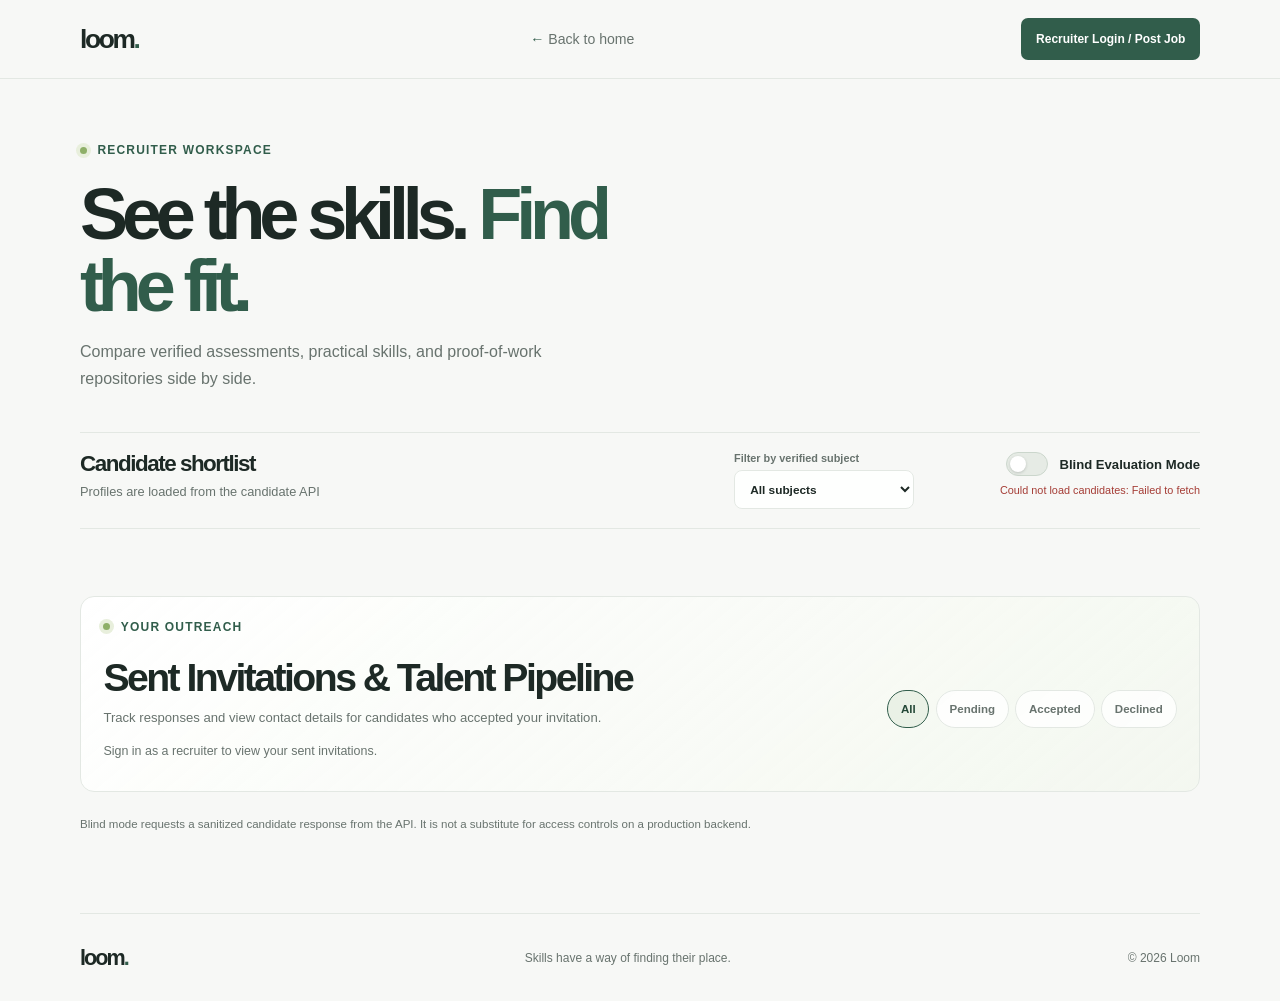
==== commit 3a449796: "Final feature additions: Student/Recruiter auth, AI assistant, outreach pipeline, and multi-subject " ====
--- a/recruiter-dash.html
+++ b/recruiter-dash.html
@@ -35,17 +35,43 @@
         <h2>Candidate shortlist</h2>
         <p>Profiles are loaded from the candidate API</p>
       </div>
-      <div class="blind-control">
-        <label class="toggle-control" for="blind-evaluation">
-          <input id="blind-evaluation" type="checkbox" role="switch" aria-describedby="blind-evaluation-status">
-          <span class="toggle-track" aria-hidden="true"><span></span></span>
-          <span>Blind Evaluation Mode</span>
+      <div class="candidate-filter-controls">
+        <label class="assessment-filter-control" for="assessment-domain-filter">
+          <span>Filter by verified subject</span>
+          <select id="assessment-domain-filter">
+            <option value="all">All subjects</option>
+          </select>
         </label>
-        <p class="blind-status" id="blind-evaluation-status" role="status" aria-live="polite"></p>
+        <div class="blind-control">
+          <label class="toggle-control" for="blind-evaluation">
+            <input id="blind-evaluation" type="checkbox" role="switch" aria-describedby="blind-evaluation-status">
+            <span class="toggle-track" aria-hidden="true"><span></span></span>
+            <span>Blind Evaluation Mode</span>
+          </label>
+          <p class="blind-status" id="blind-evaluation-status" role="status" aria-live="polite"></p>
+        </div>
       </div>
     </section>
 
     <section class="candidate-grid" id="candidate-grid" aria-label="Candidate profiles"></section>
+
+    <section class="sent-invitations-section" aria-labelledby="sent-invitations-title">
+      <div class="sent-invitations-header">
+        <div>
+          <p class="eyebrow"><span class="status-dot" aria-hidden="true"></span> Your outreach</p>
+          <h2 id="sent-invitations-title">Sent Invitations &amp; Talent Pipeline</h2>
+          <p>Track responses and view contact details for candidates who accepted your invitation.</p>
+        </div>
+        <div class="sent-invitation-filters" role="group" aria-label="Filter sent invitations">
+          <button class="sent-invitation-filter is-active" type="button" data-invitation-filter="all" aria-pressed="true">All</button>
+          <button class="sent-invitation-filter" type="button" data-invitation-filter="pending" aria-pressed="false">Pending</button>
+          <button class="sent-invitation-filter" type="button" data-invitation-filter="accepted" aria-pressed="false">Accepted</button>
+          <button class="sent-invitation-filter" type="button" data-invitation-filter="declined" aria-pressed="false">Declined</button>
+        </div>
+      </div>
+      <p class="sent-invitations-status" id="sent-invitations-status" role="status" aria-live="polite"></p>
+      <div class="sent-invitations-grid" id="sent-invitations-list" aria-busy="false"></div>
+    </section>
 
     <p class="demo-disclaimer">
       Blind mode requests a sanitized candidate response from the API. It is not a substitute for access controls
--- a/main.css
+++ b/main.css
@@ -860,6 +860,330 @@
   .input-row {
     align-items: stretch;
     flex-direction: column;
+  }
+}
+
+.ai-chat-trigger {
+  position: fixed;
+  z-index: 41;
+  right: max(1.25rem, calc((100vw - var(--content-width)) / 2));
+  bottom: max(1.25rem, env(safe-area-inset-bottom, 0px));
+  display: inline-flex;
+  align-items: center;
+  justify-content: center;
+  gap: 0.55rem;
+  min-height: 52px;
+  padding: 0.75rem 1rem;
+  border: 1px solid rgba(255, 255, 255, 0.65);
+  border-radius: 99px;
+  background: var(--color-green-dark);
+  box-shadow: 0 12px 32px rgba(29, 41, 37, 0.2);
+  color: #fff;
+  cursor: pointer;
+  font: inherit;
+  font-size: 0.82rem;
+  font-weight: 700;
+  transition: transform 160ms ease, box-shadow 160ms ease;
+}
+
+.ai-chat-trigger:hover {
+  transform: translateY(-2px);
+  box-shadow: 0 16px 36px rgba(29, 41, 37, 0.25);
+}
+
+.ai-chat-trigger:focus-visible,
+.ai-chat-close:focus-visible,
+.ai-chat-send:focus-visible,
+.ai-chat-prompts button:focus-visible {
+  outline: 3px solid #c7d9bb;
+  outline-offset: 3px;
+}
+
+.ai-chat-trigger svg {
+  width: 20px;
+  height: 20px;
+  fill: none;
+  stroke: currentColor;
+  stroke-linecap: round;
+  stroke-linejoin: round;
+  stroke-width: 1.8;
+}
+
+.ai-chat-drawer {
+  position: fixed;
+  z-index: 40;
+  right: max(1.25rem, calc((100vw - var(--content-width)) / 2));
+  bottom: calc(5.75rem + env(safe-area-inset-bottom, 0px));
+  width: min(410px, calc(100vw - 2rem));
+  height: min(660px, calc(100vh - 7.5rem));
+  height: min(660px, calc(100dvh - 7.5rem));
+  max-height: min(660px, calc(100vh - 7.5rem));
+  max-height: min(660px, calc(100dvh - 7.5rem));
+  display: flex;
+  flex-direction: column;
+  overflow: hidden;
+  border: 1px solid rgba(255, 255, 255, 0.78);
+  border-radius: 18px;
+  background: rgba(250, 252, 249, 0.9);
+  box-shadow: 0 24px 70px rgba(29, 41, 37, 0.24);
+  -webkit-backdrop-filter: blur(20px);
+  backdrop-filter: blur(20px);
+  animation: rise-in 180ms ease both;
+}
+
+.ai-chat-drawer[hidden] {
+  display: none;
+}
+
+.ai-chat-header {
+  display: flex;
+  align-items: flex-start;
+  justify-content: space-between;
+  gap: 1rem;
+  padding: 1rem 1rem 0.8rem;
+  border-bottom: 1px solid rgba(49, 93, 75, 0.12);
+}
+
+.ai-chat-header h2 {
+  margin: 0 0 0.35rem;
+  font-size: 1rem;
+}
+
+.ai-chat-online {
+  display: inline-flex;
+  align-items: center;
+  gap: 0.4rem;
+  color: var(--color-muted);
+  font-size: 0.68rem;
+}
+
+.ai-chat-online span {
+  width: 7px;
+  height: 7px;
+  border-radius: 50%;
+  background: #64a76e;
+  box-shadow: 0 0 0 3px rgba(100, 167, 110, 0.14);
+}
+
+.ai-chat-close {
+  width: 34px;
+  height: 34px;
+  display: grid;
+  flex: 0 0 auto;
+  place-items: center;
+  border: 1px solid var(--color-line);
+  border-radius: 50%;
+  background: rgba(255, 255, 255, 0.8);
+  color: var(--color-ink);
+  cursor: pointer;
+  font: inherit;
+  font-size: 1.2rem;
+}
+
+.ai-chat-context {
+  margin: 0;
+  padding: 0.65rem 1rem;
+  border-bottom: 1px solid rgba(49, 93, 75, 0.1);
+  background: rgba(231, 239, 226, 0.65);
+  color: var(--color-green-dark);
+  font-size: 0.7rem;
+  font-weight: 650;
+  overflow-wrap: anywhere;
+}
+
+.ai-chat-messages {
+  min-height: 0;
+  display: flex;
+  flex: 1 1 auto;
+  flex-direction: column;
+  gap: 0.75rem;
+  padding: 1rem;
+  overflow-y: auto;
+  overscroll-behavior: contain;
+  scroll-behavior: smooth;
+}
+
+.ai-chat-message {
+  width: fit-content;
+  max-width: 90%;
+  padding: 0.7rem 0.8rem;
+  border: 1px solid rgba(49, 93, 75, 0.1);
+  border-radius: 13px 13px 13px 4px;
+  background: rgba(255, 255, 255, 0.92);
+  color: var(--color-ink);
+  box-shadow: 0 4px 14px rgba(29, 41, 37, 0.05);
+  animation: rise-in 180ms ease both;
+}
+
+.ai-chat-message.is-user {
+  align-self: flex-end;
+  border-color: transparent;
+  border-radius: 13px 13px 4px 13px;
+  background: var(--color-green-dark);
+  color: #fff;
+}
+
+.ai-chat-message.is-error {
+  border-color: #e4b7b2;
+  background: #fff7f5;
+  color: #8d3933;
+}
+
+.ai-chat-speaker {
+  display: block;
+  margin-bottom: 0.28rem;
+  color: var(--color-green);
+  font-size: 0.62rem;
+  font-weight: 750;
+}
+
+.ai-chat-message.is-user .ai-chat-speaker {
+  color: #d7edc9;
+}
+
+.ai-chat-message.is-error .ai-chat-speaker {
+  color: #a53d36;
+}
+
+.ai-chat-message p {
+  margin: 0;
+  font-size: 0.78rem;
+  line-height: 1.55;
+  overflow-wrap: anywhere;
+  white-space: pre-wrap;
+}
+
+.ai-chat-prompts {
+  display: flex;
+  flex-wrap: wrap;
+  gap: 0.4rem;
+  padding: 0 1rem 0.8rem;
+}
+
+.ai-chat-prompts button {
+  max-width: 100%;
+  padding: 0.45rem 0.6rem;
+  border: 1px solid rgba(49, 93, 75, 0.18);
+  border-radius: 99px;
+  background: rgba(255, 255, 255, 0.68);
+  color: var(--color-green-dark);
+  cursor: pointer;
+  font: inherit;
+  font-size: 0.65rem;
+  overflow-wrap: anywhere;
+}
+
+.ai-chat-prompts button:disabled {
+  cursor: wait;
+  opacity: 0.6;
+}
+
+.ai-chat-form {
+  display: flex;
+  align-items: center;
+  gap: 0.55rem;
+  padding: 0.75rem;
+  border-top: 1px solid rgba(49, 93, 75, 0.12);
+  background: rgba(255, 255, 255, 0.55);
+}
+
+.ai-chat-form input {
+  width: 100%;
+  min-width: 0;
+  min-height: 42px;
+  padding: 0.65rem 0.75rem;
+  border: 1px solid #d7dfd8;
+  border-radius: 9px;
+  background: rgba(255, 255, 255, 0.88);
+  color: var(--color-ink);
+  font: inherit;
+  font-size: 0.78rem;
+}
+
+.ai-chat-form input:focus-visible {
+  border-color: #7a9e85;
+  outline: 0;
+  box-shadow: 0 0 0 3px rgba(110, 150, 119, 0.2);
+}
+
+.ai-chat-form input:disabled {
+  opacity: 0.7;
+}
+
+.ai-chat-send {
+  min-height: 42px;
+  display: inline-flex;
+  flex: 0 0 auto;
+  align-items: center;
+  justify-content: center;
+  gap: 0.4rem;
+  padding: 0.6rem 0.8rem;
+  border: 0;
+  border-radius: 9px;
+  background: var(--color-green-dark);
+  color: #fff;
+  cursor: pointer;
+  font: inherit;
+  font-size: 0.75rem;
+  font-weight: 700;
+}
+
+.ai-chat-send:disabled {
+  cursor: wait;
+  opacity: 0.7;
+}
+
+.ai-chat-spinner {
+  width: 14px;
+  height: 14px;
+  border: 2px solid rgba(255, 255, 255, 0.4);
+  border-top-color: #fff;
+  border-radius: 50%;
+  animation: ai-chat-spin 700ms linear infinite;
+}
+
+@keyframes ai-chat-spin {
+  to {
+    transform: rotate(360deg);
+  }
+}
+
+.visually-hidden {
+  position: absolute;
+  width: 1px;
+  height: 1px;
+  padding: 0;
+  margin: -1px;
+  overflow: hidden;
+  clip: rect(0, 0, 0, 0);
+  white-space: nowrap;
+  border: 0;
+}
+
+@media (max-width: 520px) {
+  .ai-chat-trigger {
+    right: 1rem;
+    bottom: max(1rem, env(safe-area-inset-bottom, 0px));
+    min-height: 48px;
+    padding: 0.65rem 0.8rem;
+  }
+
+  .ai-chat-drawer {
+    right: 1rem;
+    bottom: calc(5.25rem + env(safe-area-inset-bottom, 0px));
+    width: calc(100vw - 2rem);
+    height: min(72vh, 640px);
+    height: min(72dvh, 640px);
+    max-height: min(72dvh, 640px);
+  }
+}
+
+@media (prefers-reduced-motion: reduce) {
+  .ai-chat-trigger,
+  .ai-chat-message,
+  .ai-chat-drawer {
+    animation-duration: 0.01ms;
+    transition-duration: 0.01ms;
   }
 }
 
@@ -2024,6 +2348,210 @@
   transform: none;
 }
 
+.sent-invitations-section {
+  margin-top: 3rem;
+  padding: 1.4rem;
+  border: 1px solid var(--color-line);
+  border-radius: 14px;
+  background: linear-gradient(140deg, rgba(255, 255, 255, 0.95), rgba(242, 247, 237, 0.72));
+}
+
+.sent-invitations-header {
+  display: flex;
+  align-items: flex-end;
+  justify-content: space-between;
+  gap: 1.5rem;
+  margin-bottom: 1rem;
+}
+
+.sent-invitations-header h2 {
+  margin: 0 0 0.45rem;
+  font-size: clamp(1.7rem, 3.5vw, 2.45rem);
+}
+
+.sent-invitations-header > div:first-child > p:last-child {
+  margin: 0;
+  color: var(--color-muted);
+  font-size: 0.82rem;
+  line-height: 1.6;
+}
+
+.sent-invitation-filters {
+  display: flex;
+  flex: 0 0 auto;
+  flex-wrap: wrap;
+  gap: 0.4rem;
+}
+
+.sent-invitation-filter {
+  min-height: 38px;
+  padding: 0.5rem 0.8rem;
+  border: 1px solid var(--color-line);
+  border-radius: 99px;
+  background: rgba(255, 255, 255, 0.76);
+  color: var(--color-muted);
+  cursor: pointer;
+  font: inherit;
+  font-size: 0.72rem;
+  font-weight: 700;
+  transition: color 160ms ease, border-color 160ms ease, background-color 160ms ease;
+}
+
+.sent-invitation-filter:hover,
+.sent-invitation-filter.is-active {
+  border-color: var(--color-green);
+  background: #eaf1e6;
+  color: var(--color-green-dark);
+}
+
+.sent-invitation-filter:focus-visible,
+.copy-email-button:focus-visible {
+  outline: 3px solid #c7d9bb;
+  outline-offset: 3px;
+}
+
+.sent-invitations-status {
+  min-height: 1.2em;
+  margin: 0 0 0.65rem;
+  color: var(--color-muted);
+  font-size: 0.78rem;
+}
+
+.sent-invitations-grid {
+  display: grid;
+  grid-template-columns: repeat(2, minmax(0, 1fr));
+  align-items: start;
+  gap: 0.9rem;
+}
+
+.sent-invitation-card {
+  min-width: 0;
+  padding: 1rem;
+  border: 1px solid var(--color-line);
+  border-radius: 11px;
+  background: rgba(255, 255, 255, 0.88);
+}
+
+.sent-invitation-card.is-accepted {
+  border-color: #83b68c;
+  box-shadow: 0 0 0 1px rgba(89, 143, 98, 0.12);
+}
+
+.sent-invitation-card-header {
+  display: flex;
+  align-items: flex-start;
+  justify-content: space-between;
+  gap: 0.75rem;
+}
+
+.sent-invitation-identity {
+  min-width: 0;
+}
+
+.sent-invitation-name {
+  margin: 0;
+  font-size: 1rem;
+  overflow-wrap: anywhere;
+}
+
+.sent-invitation-role {
+  margin: 0.8rem 0 0.25rem;
+  color: var(--color-ink);
+  font-size: 0.88rem;
+  font-weight: 700;
+}
+
+.sent-invitation-date {
+  margin: 0;
+  color: var(--color-muted);
+  font-size: 0.72rem;
+}
+
+.sent-invitation-status {
+  flex: 0 0 auto;
+  padding: 0.32rem 0.6rem;
+  border-radius: 99px;
+  font-size: 0.65rem;
+  font-weight: 750;
+}
+
+.sent-invitation-status.is-pending {
+  background: #fff3c9;
+  color: #806000;
+}
+
+.sent-invitation-status.is-accepted {
+  background: #e2f2e5;
+  color: #2f704e;
+}
+
+.sent-invitation-status.is-declined {
+  background: #fbe8e6;
+  color: #a53d36;
+}
+
+.revealed-contact {
+  display: grid;
+  gap: 0.55rem;
+  margin-top: 1rem;
+  padding: 0.85rem;
+  border: 1px solid #cfe2d1;
+  border-radius: 9px;
+  background: #f1f8f1;
+}
+
+.revealed-contact h4 {
+  margin: 0;
+  color: var(--color-green-dark);
+  font-size: 0.76rem;
+}
+
+.revealed-contact-row {
+  display: flex;
+  align-items: center;
+  justify-content: space-between;
+  gap: 0.55rem;
+}
+
+.revealed-contact-link {
+  min-width: 0;
+  color: var(--color-green-dark);
+  font-size: 0.76rem;
+  font-weight: 650;
+  overflow-wrap: anywhere;
+}
+
+.revealed-contact-detail {
+  margin: 0;
+  color: var(--color-ink);
+  font-size: 0.75rem;
+  overflow-wrap: anywhere;
+}
+
+.copy-email-button {
+  flex: 0 0 auto;
+  min-height: 32px;
+  padding: 0.35rem 0.55rem;
+  border: 1px solid #b7cfb9;
+  border-radius: 7px;
+  background: #fff;
+  color: var(--color-green-dark);
+  cursor: pointer;
+  font: inherit;
+  font-size: 0.65rem;
+  font-weight: 700;
+}
+
+.sent-invitations-empty {
+  grid-column: 1 / -1;
+  margin: 0;
+  padding: 1rem;
+  border: 1px dashed #cfd9ce;
+  border-radius: 9px;
+  color: var(--color-muted);
+  font-size: 0.82rem;
+}
+
 .invitation-section {
   padding: 1.4rem;
   border: 1px solid var(--color-line);
@@ -2168,6 +2696,15 @@
   .incoming-invitations {
     grid-template-columns: 1fr;
   }
+
+  .sent-invitations-header {
+    align-items: flex-start;
+    flex-direction: column;
+  }
+
+  .sent-invitations-grid {
+    grid-template-columns: 1fr;
+  }
 }
 
 @media (max-width: 520px) {
@@ -2199,4 +2736,315 @@
   .invitation-section {
     padding: 1rem;
   }
-}
+
+  .sent-invitations-section {
+    padding: 1rem;
+  }
+
+  .sent-invitation-filters {
+    width: 100%;
+  }
+
+  .sent-invitation-filter {
+    flex: 1;
+    padding-inline: 0.45rem;
+  }
+
+  .revealed-contact-row {
+    align-items: flex-start;
+    flex-direction: column;
+  }
+}
+
+.assessment-page {
+  max-width: 1080px;
+}
+
+.assessment-subjects {
+  margin-bottom: 2rem;
+}
+
+.assessment-section-heading {
+  margin-bottom: 0.75rem;
+}
+
+.assessment-section-heading h2 {
+  margin: 0;
+  font-size: clamp(1.5rem, 3vw, 2rem);
+}
+
+.assessment-subject-grid {
+  display: grid;
+  grid-template-columns: repeat(2, minmax(0, 1fr));
+  gap: 1rem;
+}
+
+.assessment-subject-card {
+  min-width: 0;
+  display: flex;
+  flex-direction: column;
+  padding: clamp(1.1rem, 3vw, 1.5rem);
+  border: 1px solid var(--color-line);
+  border-radius: 14px;
+  background: linear-gradient(145deg, rgba(255, 255, 255, 0.98), rgba(242, 247, 237, 0.74));
+  box-shadow: 0 8px 26px rgba(38, 53, 43, 0.045);
+  transition: transform 180ms ease, border-color 180ms ease, box-shadow 180ms ease;
+}
+
+.assessment-subject-card:hover,
+.assessment-subject-card:focus-within {
+  transform: translateY(-3px);
+  border-color: #9ab29b;
+  box-shadow: 0 16px 36px rgba(38, 70, 47, 0.11);
+}
+
+.assessment-subject-top {
+  display: flex;
+  align-items: flex-start;
+  justify-content: space-between;
+  gap: 0.8rem;
+}
+
+.assessment-subject-icon {
+  width: 48px;
+  height: 48px;
+  display: grid;
+  place-items: center;
+  border: 1px solid rgba(49, 93, 75, 0.12);
+  border-radius: 14px;
+  background: #eaf0e4;
+  font-size: 1.4rem;
+}
+
+.assessment-subject-tags {
+  display: flex;
+  flex-wrap: wrap;
+  justify-content: flex-end;
+  gap: 0.35rem;
+}
+
+.assessment-domain-badge,
+.assessment-difficulty {
+  padding: 0.32rem 0.55rem;
+  border: 1px solid rgba(49, 93, 75, 0.12);
+  border-radius: 99px;
+  background: rgba(255, 255, 255, 0.76);
+  color: var(--color-green-dark);
+  font-size: 0.62rem;
+  font-weight: 700;
+  white-space: nowrap;
+}
+
+.assessment-difficulty.is-beginner {
+  border-color: #cfe2d1;
+  background: #f0f7ef;
+  color: #38734d;
+}
+
+.assessment-difficulty.is-intermediate {
+  border-color: #ead9ad;
+  background: #fff8e6;
+  color: #806000;
+}
+
+.assessment-subject-title {
+  margin: 1rem 0 0.45rem;
+  font-size: 1.15rem;
+  letter-spacing: -0.035em;
+}
+
+.assessment-subject-description {
+  flex: 1;
+  margin: 0;
+  color: var(--color-muted);
+  font-size: 0.8rem;
+  line-height: 1.6;
+}
+
+.assessment-subject-details {
+  display: flex;
+  flex-wrap: wrap;
+  gap: 0.5rem 1rem;
+  margin: 1rem 0;
+  color: var(--color-muted);
+  font-size: 0.72rem;
+  font-weight: 650;
+}
+
+.assessment-subject-start {
+  min-height: 42px;
+  align-self: flex-start;
+  font-size: 0.75rem;
+}
+
+.assessment-subject-start:disabled,
+#confirm-start-assessment:disabled {
+  cursor: not-allowed;
+  opacity: 0.55;
+  transform: none;
+}
+
+.assessment-dialog {
+  width: min(560px, calc(100% - 2rem));
+  max-width: none;
+  max-height: min(90vh, 760px);
+  overflow: auto;
+  padding: 0;
+  border: 1px solid rgba(255, 255, 255, 0.78);
+  border-radius: 20px;
+  background: rgba(255, 255, 255, 0.92);
+  color: var(--color-ink);
+  box-shadow: 0 28px 90px rgba(24, 43, 33, 0.24);
+  backdrop-filter: blur(20px);
+}
+
+.assessment-dialog::backdrop {
+  background: rgba(25, 39, 32, 0.48);
+  backdrop-filter: blur(6px);
+}
+
+.assessment-dialog-card {
+  padding: clamp(1.3rem, 5vw, 2rem);
+}
+
+.assessment-dialog-card h2 {
+  margin: 0.35rem 0 0.6rem;
+  font-size: clamp(1.45rem, 5vw, 1.9rem);
+  letter-spacing: -0.055em;
+}
+
+.assessment-dialog-card > p {
+  color: var(--color-muted);
+  font-size: 0.83rem;
+  line-height: 1.6;
+}
+
+.assessment-dialog-message {
+  min-height: 1.3em;
+  margin: 0.75rem 0;
+  color: #a53d36;
+  font-size: 0.76rem;
+}
+
+.assessment-dialog-actions {
+  display: flex;
+  justify-content: flex-end;
+  flex-wrap: wrap;
+  gap: 0.6rem;
+  margin-top: 1.2rem;
+}
+
+.assessment-dialog-actions .button {
+  min-height: 43px;
+  padding: 0.65rem 0.85rem;
+  font-size: 0.75rem;
+  text-align: center;
+  text-decoration: none;
+}
+
+.assessment-result-dialog {
+  width: min(620px, calc(100% - 2rem));
+}
+
+.assessment-result-dialog .assessment-result {
+  margin-top: 0;
+}
+
+.assessment-result-dialog .result-link {
+  display: inline-flex;
+  align-items: center;
+}
+
+.assessment-badge-empty {
+  grid-column: 1 / -1;
+  color: var(--color-muted);
+  font-size: 0.78rem !important;
+  font-weight: 450 !important;
+  line-height: 1.5;
+}
+
+.candidate-filter-controls {
+  display: flex;
+  align-items: flex-start;
+  justify-content: flex-end;
+  gap: 1rem;
+}
+
+.assessment-filter-control {
+  display: grid;
+  gap: 0.35rem;
+  color: var(--color-muted);
+  font-size: 0.68rem;
+  font-weight: 650;
+}
+
+.assessment-filter-control select {
+  min-width: 180px;
+  min-height: 39px;
+  padding: 0.45rem 0.7rem;
+  border: 1px solid var(--color-line);
+  border-radius: 8px;
+  background: rgba(255, 255, 255, 0.88);
+  color: var(--color-ink);
+  font: inherit;
+  font-size: 0.74rem;
+}
+
+.assessment-filter-control select:focus-visible {
+  outline: 3px solid #c7d9bb;
+  outline-offset: 2px;
+}
+
+.assessment-filter-control select:disabled {
+  cursor: not-allowed;
+  opacity: 0.6;
+}
+
+.assessment-subject-chip {
+  justify-self: start;
+  padding: 0.25rem 0.45rem;
+  border: 1px solid #d5e2d3;
+  border-radius: 99px;
+  background: #f1f7ee;
+  color: var(--color-green-dark);
+  font-size: 0.69rem;
+  font-weight: 700;
+}
+
+@media (min-width: 900px) {
+  .assessment-subject-grid {
+    grid-template-columns: repeat(4, minmax(0, 1fr));
+  }
+}
+
+@media (max-width: 760px) {
+  .candidate-filter-controls {
+    width: 100%;
+    justify-content: space-between;
+  }
+}
+
+@media (max-width: 600px) {
+  .assessment-subject-grid {
+    grid-template-columns: 1fr;
+  }
+
+  .assessment-dialog-actions {
+    flex-direction: column-reverse;
+  }
+
+  .assessment-dialog-actions .button {
+    width: 100%;
+  }
+}
+
+@media (max-width: 520px) {
+  .candidate-filter-controls {
+    align-items: stretch;
+    flex-direction: column;
+  }
+
+  .assessment-filter-control select {
+    width: 100%;
+  }
+}
